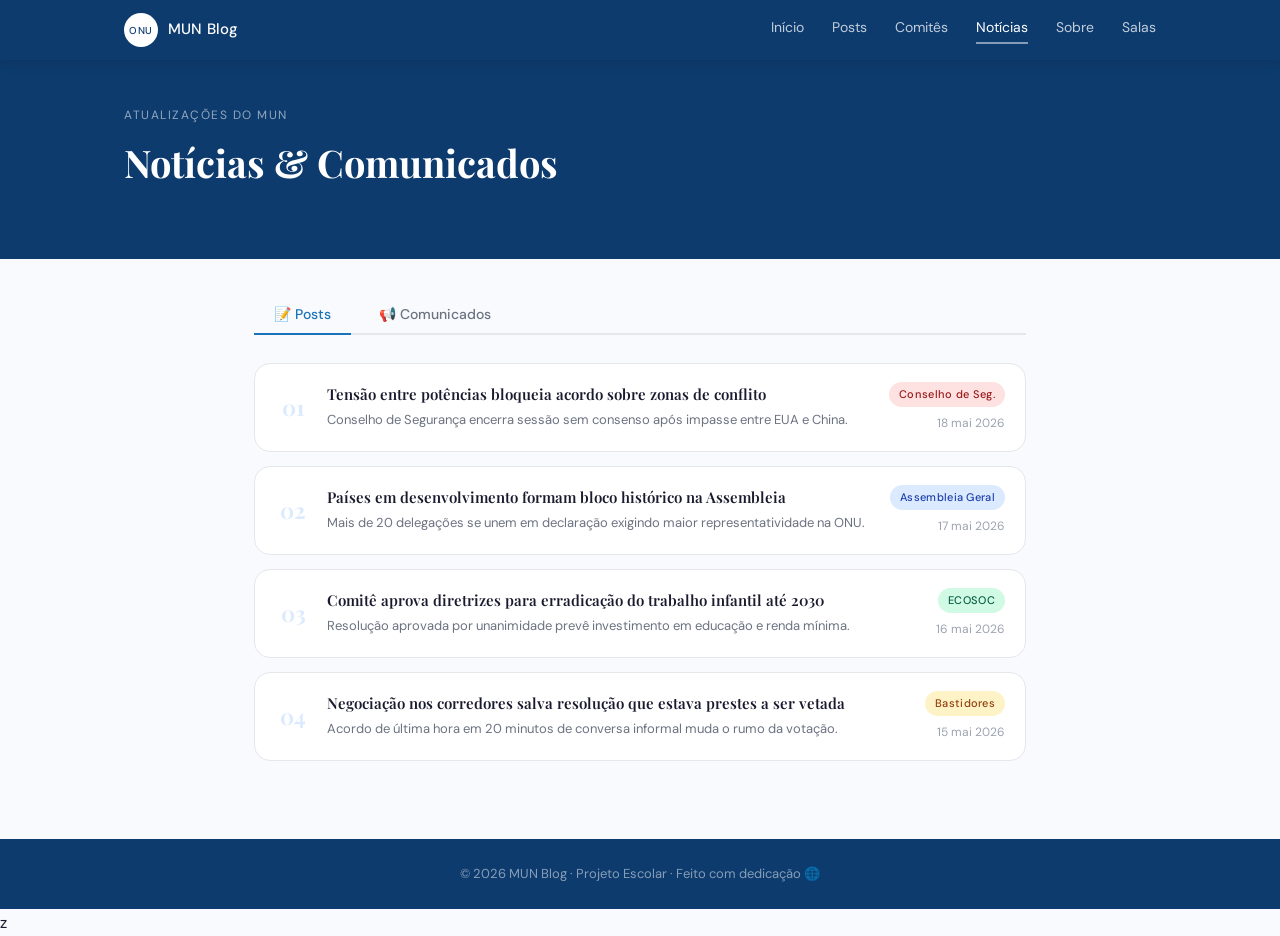
==== noticias.html @ 3dd658ce "Commit limpo do blog sem arquivos pesados" ====
<!DOCTYPE html>
<html lang="pt-BR">
<head>
  <meta charset="UTF-8" />
  <meta name="viewport" content="width=device-width, initial-scale=1.0" />
  <title>Notícias — MUN Blog</title>
  <link rel="stylesheet" href="style.css" />
  <link href="https://fonts.googleapis.com/css2?family=Playfair+Display:wght@600;700&family=DM+Sans:wght@300;400;500&display=swap" rel="stylesheet" />
  <style>
    /* ---- TABS ---- */
    .tabs-wrapper {
      display: flex;
      gap: 8px;
      margin-bottom: 28px;
      border-bottom: 2px solid var(--border);
      padding-bottom: 0;
    }
    .tab-btn {
      background: none;
      border: none;
      padding: 10px 20px;
      font-family: var(--font-body);
      font-size: 14px;
      font-weight: 500;
      color: var(--text-muted);
      cursor: pointer;
      border-bottom: 2px solid transparent;
      margin-bottom: -2px;
      transition: color 0.15s, border-color 0.15s;
    }
    .tab-btn:hover { color: var(--blue-main); }
    .tab-btn.active {
      color: var(--blue-main);
      border-bottom-color: var(--blue-main);
    }
    .tab-section { display: none; }
    .tab-section.active { display: block; }

    /* ---- POSTS LIST ---- */
    .post-list-item {
      background: var(--white);
      border: 1px solid var(--border);
      border-radius: var(--radius-lg);
      margin-bottom: 14px;
      transition: box-shadow 0.2s, border-color 0.2s;
    }
    .post-list-item:hover {
      box-shadow: var(--shadow-md);
      border-color: var(--blue-main);
    }
    .post-list-item a {
      display: flex;
      align-items: center;
      gap: 16px;
      padding: 18px 20px;
      text-decoration: none;
      color: inherit;
    }
    .post-list-num {
      font-size: 22px;
      font-weight: 700;
      color: var(--blue-light);
      font-family: var(--font-display);
      min-width: 36px;
      text-align: center;
    }
    .post-list-info { flex: 1; }
    .post-list-info h3 {
      font-family: var(--font-display);
      font-size: 15px;
      font-weight: 600;
      color: var(--text-primary);
      margin-bottom: 4px;
      line-height: 1.4;
    }
    .post-list-info p {
      font-size: 13px;
      color: var(--text-muted);
    }
    .post-list-meta {
      display: flex;
      flex-direction: column;
      align-items: flex-end;
      gap: 6px;
      min-width: 110px;
    }
    .post-list-date {
      font-size: 12px;
      color: var(--text-light);
    }

    /* ---- COMUNICADOS ---- */
    .comunicado-card {
      background: var(--white);
      border: 1px solid var(--border);
      border-radius: var(--radius-lg);
      padding: 20px 24px;
      margin-bottom: 14px;
      position: relative;
      overflow: hidden;
    }
    .comunicado-card::before {
      content: '';
      position: absolute;
      left: 0; top: 0; bottom: 0;
      width: 4px;
      border-radius: 4px 0 0 4px;
    }
    .comunicado-card.urgente::before { background: #ef4444; }
    .comunicado-card.info::before    { background: #3b82f6; }
    .comunicado-card.aviso::before   { background: #f59e0b; }
    .comunicado-header {
      display: flex;
      align-items: center;
      justify-content: space-between;
      margin-bottom: 10px;
      flex-wrap: wrap;
      gap: 8px;
    }
    .comunicado-header h3 {
      font-family: var(--font-display);
      font-size: 16px;
      font-weight: 600;
      color: var(--text-primary);
    }
    .comunicado-badges { display: flex; gap: 8px; align-items: center; }
    .badge-tipo {
      font-size: 11px;
      font-weight: 500;
      padding: 3px 10px;
      border-radius: 20px;
    }
    .badge-urgente { background: #fee2e2; color: #991b1b; }
    .badge-info    { background: #dbeafe; color: #1e40af; }
    .badge-aviso   { background: #fef3c7; color: #92400e; }
    .comunicado-data { font-size: 12px; color: var(--text-light); }
    .comunicado-card p {
      font-size: 14px;
      color: var(--text-muted);
      line-height: 1.7;
    }

    /* ---- GUIA DE COMO ADICIONAR ---- */
    .guia {
      background: var(--blue-pale);
      border: 1px solid #bfdbfe;
      border-radius: var(--radius-lg);
      padding: 24px 28px;
      margin-top: 32px;
    }
    .guia h3 {
      font-family: var(--font-display);
      font-size: 17px;
      font-weight: 600;
      color: var(--blue-dark);
      margin-bottom: 16px;
      display: flex;
      align-items: center;
      gap: 8px;
    }
    .guia-step {
      display: flex;
      gap: 14px;
      margin-bottom: 16px;
      align-items: flex-start;
    }
    .guia-step:last-child { margin-bottom: 0; }
    .step-num {
      background: var(--blue-main);
      color: white;
      width: 26px;
      height: 26px;
      border-radius: 50%;
      display: flex;
      align-items: center;
      justify-content: center;
      font-size: 12px;
      font-weight: 500;
      flex-shrink: 0;
      margin-top: 1px;
    }
    .guia-step p {
      font-size: 14px;
      color: var(--blue-dark);
      line-height: 1.65;
    }
    .guia-step code {
      background: white;
      border: 1px solid #bfdbfe;
      border-radius: 4px;
      padding: 1px 7px;
      font-size: 13px;
      color: var(--blue-dark);
      font-family: monospace;
    }
    .guia-divider {
      border: none;
      border-top: 1px solid #bfdbfe;
      margin: 20px 0;
    }
  </style>
</head>
<body>

  <nav class="navbar">
    <div class="navbar-inner">
      <div class="brand">
        <div class="un-logo">ONU</div>
        <span class="brand-name">MUN Blog</span>
      </div>
      <div class="nav-links">
        <a href="index.html">Início</a>
        <a href="posts.html">Posts</a>
        <a href="comites.html">Comitês</a>
        <a href="noticias.html" class="active">Notícias</a>
        <a href="sobre.html">Sobre</a>
        <a href="salas.html">Salas</a>
      </div>
      <button class="menu-btn" id="menuBtn">&#9776;</button>
    </div>
    <div class="mobile-menu" id="mobileMenu">
      <a href="index.html">Início</a>
      <a href="posts.html">Posts</a>
      <a href="comites.html">Comitês</a>
      <a href="noticias.html">Notícias</a>
      <a href="sobre.html">Sobre</a>
    </div>
  </nav>

  <header class="post-hero">
    <div class="container">
      <span class="hero-eyebrow">Atualizações do MUN</span>
      <h1 class="post-title">Notícias & Comunicados</h1>
    </div>
  </header>

  <main class="main">
    <div class="container" style="max-width:820px">

      <!-- TABS -->
      <div class="tabs-wrapper">
        <button class="tab-btn active" onclick="trocarTab('posts')">📝 Posts</button>
        <button class="tab-btn" onclick="trocarTab('comunicados')">📢 Comunicados</button>
      </div>

      <!-- ===================== SEÇÃO: POSTS ===================== -->
      <div class="tab-section active" id="tab-posts">

        <!-- ========================================================
          COMO ADICIONAR UM NOVO POST:
          1. Duplique um dos <article> abaixo
          2. Troque o número, título, resumo, tag, autor e data
          3. Troque o href para apontar para o novo arquivo HTML
          4. Crie o arquivo HTML do post (duplique um post existente)
        ======================================================== -->

        <article class="post-list-item">
          <a href="post-conselho.html">
            <span class="post-list-num">01</span>
            <div class="post-list-info">
              <h3>Tensão entre potências bloqueia acordo sobre zonas de conflito</h3>
              <p>Conselho de Segurança encerra sessão sem consenso após impasse entre EUA e China.</p>
            </div>
            <div class="post-list-meta">
              <span class="post-tag tag-security">Conselho de Seg.</span>
              <span class="post-list-date">18 mai 2026</span>
            </div>
          </a>
        </article>

        <article class="post-list-item">
          <a href="post-assembleia.html">
            <span class="post-list-num">02</span>
            <div class="post-list-info">
              <h3>Países em desenvolvimento formam bloco histórico na Assembleia</h3>
              <p>Mais de 20 delegações se unem em declaração exigindo maior representatividade na ONU.</p>
            </div>
            <div class="post-list-meta">
              <span class="post-tag tag-assembly">Assembleia Geral</span>
              <span class="post-list-date">17 mai 2026</span>
            </div>
          </a>
        </article>

        <article class="post-list-item">
          <a href="post-ecosoc.html">
            <span class="post-list-num">03</span>
            <div class="post-list-info">
              <h3>Comitê aprova diretrizes para erradicação do trabalho infantil até 2030</h3>
              <p>Resolução aprovada por unanimidade prevê investimento em educação e renda mínima.</p>
            </div>
            <div class="post-list-meta">
              <span class="post-tag tag-ecosoc">ECOSOC</span>
              <span class="post-list-date">16 mai 2026</span>
            </div>
          </a>
        </article>

        <article class="post-list-item">
          <a href="post-bastidores.html">
            <span class="post-list-num">04</span>
            <div class="post-list-info">
              <h3>Negociação nos corredores salva resolução que estava prestes a ser vetada</h3>
              <p>Acordo de última hora em 20 minutos de conversa informal muda o rumo da votação.</p>
            </div>
            <div class="post-list-meta">
              <span class="post-tag tag-backstage">Bastidores</span>
              <span class="post-list-date">15 mai 2026</span>
            </div>
          </a>
        </article>

        <!-- GUIA: COMO ADICIONAR UM POST -->
        

      </div>

      <!-- ===================== SEÇÃO: COMUNICADOS ===================== -->
      <div class="tab-section" id="tab-comunicados">

        <!-- ========================================================
          COMO ADICIONAR UM NOVO COMUNICADO:
          1. Duplique um dos <div class="comunicado-card"> abaixo
          2. Escolha o tipo: urgente | info | aviso
          3. Troque o título, texto e data
          Tipos disponíveis:
            - urgente → borda vermelha, badge vermelho
            - info    → borda azul,    badge azul
            - aviso   → borda amarela, badge amarelo
        ======================================================== -->

        <div class="comunicado-card urgente">
          <div class="comunicado-header">
            <h3>Sessão extraordinária convocada para amanhã</h3>
            <div class="comunicado-badges">
              <span class="badge-tipo badge-urgente">Urgente</span>
              <span class="comunicado-data">11 jun 2026</span>
            </div>
          </div>
          <p>Sessão extraordinária marcada para o dia 12/06/2026, O local de nossa simulação de debate ONU ocorrera na faculdade UniFunvic, O horário da reunião será durante nosso período escolar, ou seja nesse dia não é preciso ir para a escola, apenas devem ir à faculdade, lembrando que na faculdade tem cantina então levem um dinheiro para tomarem seu café.</p>
        </div>

        <div class="comunicado-card info">
          <div class="comunicado-header">
            <h3>Código de vestimenta</h3>
            <div class="comunicado-badges">
              <span class="badge-tipo badge-info">Informativo</span>
              <span class="comunicado-data">10 jun 2026</span>
            </div>
          </div>
          <p>A simulação terá um código de vestimenta, por isso é recomendado que todos venham com roupas formais, para que realmente entremos em um clima de debate. Também é recomendado usar acessórios ou alguma peça de roupa que remeta à cultura e à história do seu país (lembrando que a vestimenta contará nota).</p>
        </div>

        <div class="comunicado-card aviso">
          <div class="comunicado-header">
            <h3>Lembrete: Entrega da permissão do responsável</h3>
            <div class="comunicado-badges">
              <span class="badge-tipo badge-aviso">Aviso</span>
              <span class="comunicado-data">9 jun 2026</span>
            </div>
          </div>
          <p>Lembramos a todos os participantes da simulação que é necessário entregar a autorização dos responsáveis aos professores. Caso não a entreguem, vocês não poderão participar da reunião nem permanecer na faculdade.</p>
        </div>

        <!-- GUIA: COMO ADICIONAR UM COMUNICADO -->
        

      </div>
    </div>
  </main>

  <footer class="footer">
    <div class="container">
      <p>© 2026 MUN Blog · Projeto Escolar · Feito com dedicação 🌐</p>
    </div>
  </footer>

  <script src="script.js"></script>
  <script>
    function trocarTab(tab) {
      // esconde todas as seções e desativa todos os botões
      document.querySelectorAll('.tab-section').forEach(s => s.classList.remove('active'));
      document.querySelectorAll('.tab-btn').forEach(b => b.classList.remove('active'));
      // ativa a seção e botão escolhidos
      document.getElementById('tab-' + tab).classList.add('active');
      event.target.classList.add('active');
    }
  </script>
</body>
</html>
z
---- style.css ----
/* ============================================
   MUN BLOG — style.css
   ============================================ */

:root {
  --blue-dark:    #0d3b6e;
  --blue-main:    #1a73b8;
  --blue-mid:     #2e86c1;
  --blue-light:   #dbeafe;
  --blue-pale:    #f0f7ff;
  --text-primary: #1a1a2e;
  --text-muted:   #6b7280;
  --text-light:   #9ca3af;
  --border:       #e5e7eb;
  --bg:           #f8fafd;
  --white:        #ffffff;
  --radius-sm:    6px;
  --radius-md:    10px;
  --radius-lg:    16px;
  --font-display: 'Playfair Display', Georgia, serif;
  --font-body:    'DM Sans', system-ui, sans-serif;
  --shadow-sm:    0 1px 3px rgba(0,0,0,0.07);
  --shadow-md:    0 4px 16px rgba(0,0,0,0.08);
}

* { box-sizing: border-box; margin: 0; padding: 0; }

html { scroll-behavior: smooth; }

body {
  font-family: var(--font-body);
  background: var(--bg);
  color: var(--text-primary);
  line-height: 1.7;
}

/* ---- UTILITIES ---- */
.container {
  max-width: 1080px;
  margin: 0 auto;
  padding: 0 24px;
}

/* ============================================
   NAVBAR
   ============================================ */
.navbar {
  background: var(--blue-dark);
  position: sticky;
  top: 0;
  z-index: 100;
  box-shadow: 0 2px 12px rgba(0,0,0,0.15);
}

.navbar-inner {
  max-width: 1080px;
  margin: 0 auto;
  padding: 0 24px;
  height: 60px;
  display: flex;
  align-items: center;
  justify-content: space-between;
}

.brand {
  display: flex;
  align-items: center;
  gap: 10px;
  text-decoration: none;
}

.un-logo {
  width: 34px;
  height: 34px;
  border-radius: 50%;
  background: white;
  color: var(--blue-dark);
  font-size: 10px;
  font-weight: 500;
  display: flex;
  align-items: center;
  justify-content: center;
  letter-spacing: 0.5px;
}

.brand-name {
  color: white;
  font-size: 15px;
  font-weight: 500;
  letter-spacing: 0.2px;
}

.nav-links {
  display: flex;
  gap: 28px;
}

.nav-links a {
  color: rgba(255,255,255,0.75);
  text-decoration: none;
  font-size: 14px;
  transition: color 0.15s;
  padding-bottom: 2px;
  border-bottom: 2px solid transparent;
}

.nav-links a:hover,
.nav-links a.active {
  color: white;
  border-bottom-color: rgba(255,255,255,0.5);
}

.menu-btn {
  display: none;
  background: none;
  border: none;
  color: white;
  font-size: 22px;
  cursor: pointer;
}

.mobile-menu {
  display: none;
  flex-direction: column;
  background: var(--blue-dark);
  border-top: 1px solid rgba(255,255,255,0.1);
  padding: 12px 24px;
}

.mobile-menu a {
  color: rgba(255,255,255,0.85);
  text-decoration: none;
  padding: 10px 0;
  font-size: 15px;
  border-bottom: 1px solid rgba(255,255,255,0.08);
}

.mobile-menu.open { display: flex; }

/* ============================================
   HERO
   ============================================ */
.hero {
  background: var(--blue-dark);
  padding: 64px 24px 56px;
  position: relative;
  overflow: hidden;
  text-align: center;
}

.hero-content {
  position: relative;
  z-index: 2;
  max-width: 600px;
  margin: 0 auto;
}

.hero-eyebrow {
  display: inline-block;
  font-size: 12px;
  letter-spacing: 1.5px;
  text-transform: uppercase;
  color: rgba(255,255,255,0.55);
  margin-bottom: 14px;
}

.hero h1 {
  font-family: var(--font-display);
  font-size: clamp(32px, 5vw, 52px);
  font-weight: 700;
  color: white;
  line-height: 1.15;
  margin-bottom: 16px;
}

.hero p {
  color: rgba(255,255,255,0.7);
  font-size: 17px;
  font-weight: 300;
}

/* decorative rings */
.hero-decoration { position: absolute; inset: 0; z-index: 1; pointer-events: none; }
.globe-ring {
  position: absolute;
  border-radius: 50%;
  border: 1px solid rgba(255,255,255,0.06);
}
.r1 { width: 300px; height: 300px; top: -80px; right: -60px; }
.r2 { width: 500px; height: 500px; top: -180px; right: -160px; }
.r3 { width: 200px; height: 200px; bottom: -60px; left: -40px; }

/* ============================================
   POST HERO
   ============================================ */
.post-hero {
  background: var(--blue-dark);
  padding: 40px 24px 48px;
}

.back-link {
  display: inline-block;
  color: rgba(255,255,255,0.55);
  text-decoration: none;
  font-size: 13px;
  margin-bottom: 20px;
  transition: color 0.15s;
}
.back-link:hover { color: white; }

.post-title {
  font-family: var(--font-display);
  font-size: clamp(24px, 4vw, 38px);
  font-weight: 700;
  color: white;
  line-height: 1.25;
  margin-bottom: 24px;
  max-width: 720px;
}

.post-byline {
  display: flex;
  align-items: center;
  gap: 12px;
}

.author-avatar {
  width: 36px;
  height: 36px;
  border-radius: 50%;
  display: flex;
  align-items: center;
  justify-content: center;
  font-size: 13px;
  font-weight: 500;
  flex-shrink: 0;
}

.byline-author {
  display: block;
  font-size: 14px;
  font-weight: 500;
  color: white;
}

.byline-date {
  display: block;
  font-size: 12px;
  color: rgba(255,255,255,0.5);
}

/* ============================================
   MAIN LAYOUT
   ============================================ */
.main { padding: 36px 0 64px; }

.layout {
  display: grid;
  grid-template-columns: 1fr 260px;
  gap: 28px;
  align-items: start;
}

.post-layout {
  display: grid;
  grid-template-columns: 1fr 240px;
  gap: 28px;
  align-items: start;
}

/* ============================================
   SECTION TITLES
   ============================================ */
.section { margin-bottom: 36px; }

.section-title {
  font-family: var(--font-display);
  font-size: 20px;
  font-weight: 600;
  color: var(--text-primary);
  margin-bottom: 18px;
  display: flex;
  align-items: center;
  gap: 10px;
}

.title-accent {
  display: inline-block;
  width: 4px;
  height: 20px;
  background: var(--blue-main);
  border-radius: 2px;
}

/* ============================================
   VIDEO CARD
   ============================================ */
.video-card {
  background: var(--white);
  border: 1px solid var(--border);
  border-radius: var(--radius-lg);
  overflow: hidden;
  box-shadow: var(--shadow-sm);
}

.video-wrapper {
  position: relative;
  padding-top: 56.25%; /* 16:9 */
  background: var(--blue-dark);
}

.video-wrapper iframe {
  position: absolute;
  inset: 0;
  width: 100%;
  height: 100%;
  border: none;
}

/* MODIFICAÇÃO EXCLUSIVA PARA O VÍDEO LOCAL (NÃO AFETA AS OUTRAS ABAS) */
.video-wrapper.local-video-container {
  padding-top: 0;
  height: auto;
  background: #000;
}

.video-wrapper.local-video-container video {
  width: 100%;
  height: auto;
  max-height: 520px;
  display: block;
  object-fit: contain;
}

.video-placeholder {
  position: absolute;
  inset: 0;
  display: flex;
  flex-direction: column;
  align-items: center;
  justify-content: center;
  background: #0d3b6e;
  color: white;
  gap: 8px;
}

.placeholder-icon {
  font-size: 40px;
  opacity: 0.4;
}

.video-placeholder p {
  font-size: 16px;
  font-weight: 500;
  opacity: 0.8;
}

.video-placeholder span {
  font-size: 12px;
  opacity: 0.5;
  text-align: center;
  max-width: 260px;
}

.video-info {
  padding: 18px 20px;
}

.video-info h3 {
  font-family: var(--font-display);
  font-size: 17px;
  font-weight: 600;
  color: var(--text-primary);
  margin-bottom: 8px;
  line-height: 1.4;
}

.video-info p {
  font-size: 14px;
  color: var(--text-muted);
  line-height: 1.6;
}

.authors {
  display: flex;
  align-items: center;
  gap: 8px;
  margin-top: 14px;
}

.author-names {
  font-size: 13px;
  color: var(--text-muted);
}

/* ============================================
   POST CARDS
   ============================================ */
.posts-grid {
  display: grid;
  grid-template-columns: 1fr 1fr;
  gap: 16px;
}

.post-card {
  background: var(--white);
  border: 1px solid var(--border);
  border-radius: var(--radius-lg);
  transition: box-shadow 0.2s, border-color 0.2s, transform 0.2s;
}

.post-card:hover {
  box-shadow: var(--shadow-md);
  border-color: var(--blue-main);
  transform: translateY(-2px);
}

.post-card a {
  display: block;
  padding: 18px;
  text-decoration: none;
  color: inherit;
}

.post-card h3 {
  font-family: var(--font-display);
  font-size: 15px;
  font-weight: 600;
  color: var(--text-primary);
  margin: 8px 0 8px;
  line-height: 1.4;
}

.post-card p {
  font-size: 13px;
  color: var(--text-muted);
  line-height: 1.6;
}

.post-meta {
  display: flex;
  align-items: center;
  gap: 6px;
  margin-top: 14px;
  font-size: 12px;
  color: var(--text-light);
}

.meta-author { font-weight: 500; color: var(--text-muted); }
.meta-dot { color: var(--text-light); }

/* ============================================
   TAGS
   ============================================ */
.post-tag {
  display: inline-block;
  font-size: 11px;
  font-weight: 500;
  padding: 3px 10px;
  border-radius: 20px;
  letter-spacing: 0.3px;
}

.tag-security  { background: #fee2e2; color: #991b1b; }
.tag-ecosoc    { background: #d1fae5; color: #065f46; }
.tag-assembly  { background: #dbeafe; color: #1e40af; }
.tag-backstage { background: #fef3c7; color: #92400e; }

/* ============================================
   SIDEBAR
   ============================================ */
.sidebar { display: flex; flex-direction: column; gap: 16px; }

.sidebar-card {
  background: var(--white);
  border: 1px solid var(--border);
  border-radius: var(--radius-lg);
  padding: 18px;
  box-shadow: var(--shadow-sm);
}

.sidebar-card h4 {
  font-family: var(--font-display);
  font-size: 15px;
  font-weight: 600;
  color: var(--text-primary);
  margin-bottom: 14px;
  padding-bottom: 10px;
  border-bottom: 1px solid var(--border);
}

.country-list, .committee-list, .meta-list, .related-list {
  list-style: none;
}

.country-list li {
  padding: 7px 0;
  border-bottom: 1px solid var(--border);
  font-size: 13px;
  color: var(--text-muted);
}
.country-list li:last-child { border-bottom: none; }

.committee-list li {
  display: flex;
  align-items: center;
  gap: 10px;
  padding: 7px 0;
  border-bottom: 1px solid var(--border);
  font-size: 13px;
  color: var(--text-muted);
}
.committee-list li:last-child { border-bottom: none; }

.committee-dot {
  width: 8px;
  height: 8px;
  border-radius: 50%;
  flex-shrink: 0;
}
.dot-security { background: #ef4444; }
.dot-assembly { background: #3b82f6; }
.dot-ecosoc   { background: #10b981; }

.about-card p {
  font-size: 13px;
  color: var(--text-muted);
  line-height: 1.65;
}

/* ============================================
   POST BODY
   ============================================ */
.post-body {
  background: var(--white);
  border: 1px solid var(--border);
  border-radius: var(--radius-lg);
  padding: 36px 40px;
  box-shadow: var(--shadow-sm);
  font-size: 16px;
  line-height: 1.8;
  color: var(--text-primary);
}

.post-body h2 {
  font-family: var(--font-display);
  font-size: 22px;
  font-weight: 600;
  color: var(--text-primary);
  margin: 32px 0 14px;
  padding-bottom: 8px;
  border-bottom: 1px solid var(--border);
}

.post-body p { margin-bottom: 18px; }

.post-body blockquote {
  margin: 28px 0;
  padding: 18px 24px;
  background: var(--blue-pale);
  border-left: 4px solid var(--blue-main);
  border-radius: 0 var(--radius-sm) var(--radius-sm) 0;
  font-style: italic;
  color: var(--blue-dark);
  font-size: 15px;
}

.post-body blockquote cite {
  display: block;
  margin-top: 8px;
  font-style: normal;
  font-size: 13px;
  font-weight: 500;
  color: var(--blue-mid);
}

.post-body strong { font-weight: 500; }

/* Post sidebar extras */
.meta-list li {
  font-size: 13px;
  color: var(--text-muted);
  padding: 5px 0;
  border-bottom: 1px solid var(--border);
}
.meta-list li:last-child { border-bottom: none; }
.meta-list strong { color: var(--text-primary); font-weight: 500; }

.related-list li {
  padding: 7px 0;
  border-bottom: 1px solid var(--border);
}
.related-list li:last-child { border-bottom: none; }
.related-list a {
  font-size: 13px;
  color: var(--blue-main);
  text-decoration: none;
  line-height: 1.5;
  display: block;
}
.related-list a:hover { text-decoration: underline; }

/* ============================================
   FOOTER
   ============================================ */
.footer {
  background: var(--blue-dark);
  padding: 24px;
  text-align: center;
  color: rgba(255,255,255,0.5);
  font-size: 13px;
}

/* ============================================
   RESPONSIVE
   ============================================ */
@media (max-width: 768px) {
  .nav-links { display: none; }
  .menu-btn  { display: block; }

  .layout,
  .post-layout { grid-template-columns: 1fr; }

  .posts-grid { grid-template-columns: 1fr; }

  .post-body { padding: 24px 20px; }

  .hero { padding: 44px 24px 36px; }
}
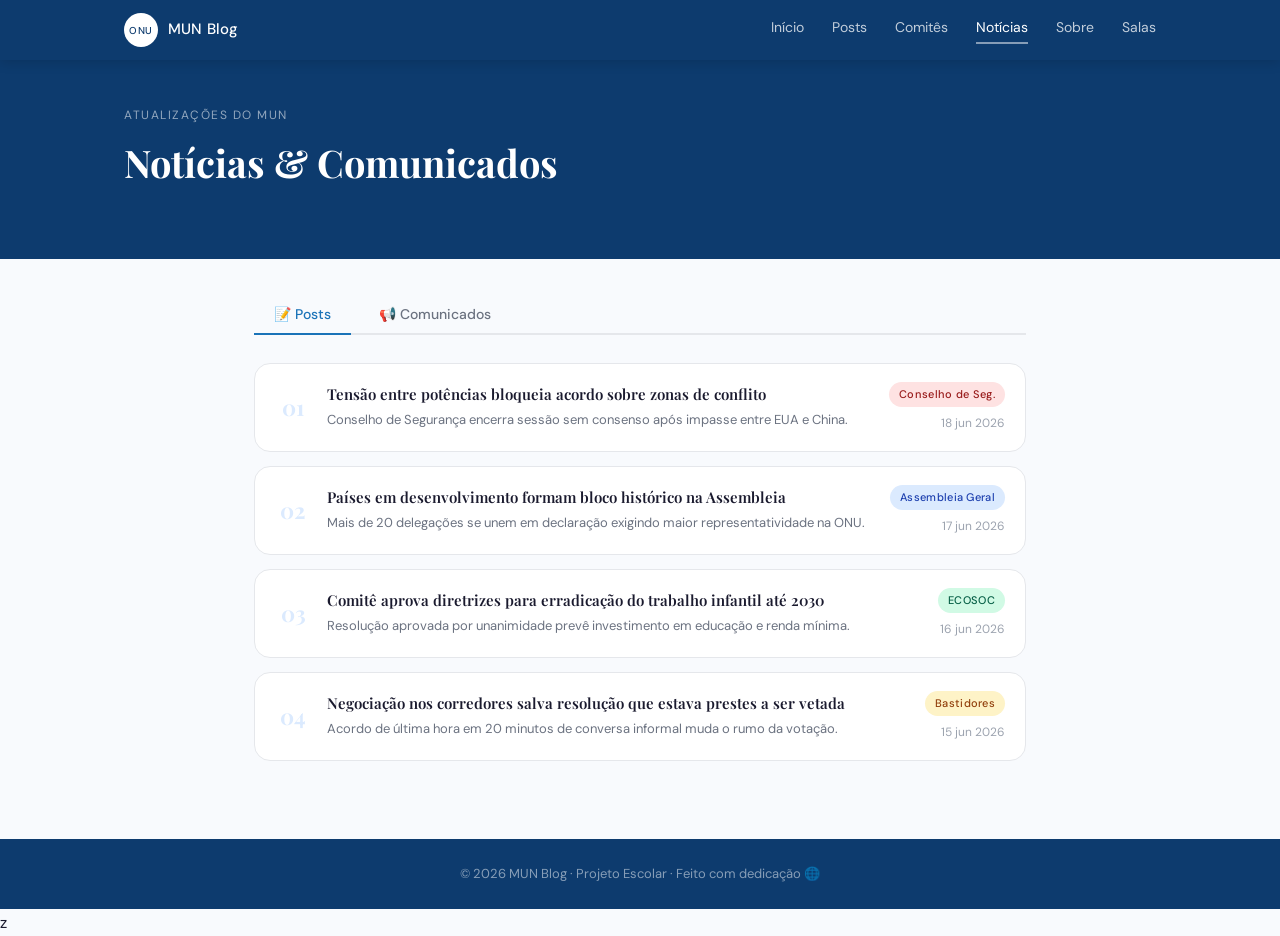
==== commit 794b9eba: "ultima atualização" ====
--- a/noticias.html
+++ b/noticias.html
@@ -263,7 +263,7 @@
             </div>
             <div class="post-list-meta">
               <span class="post-tag tag-security">Conselho de Seg.</span>
-              <span class="post-list-date">18 mai 2026</span>
+              <span class="post-list-date">18 jun 2026</span>
             </div>
           </a>
         </article>
@@ -277,7 +277,7 @@
             </div>
             <div class="post-list-meta">
               <span class="post-tag tag-assembly">Assembleia Geral</span>
-              <span class="post-list-date">17 mai 2026</span>
+              <span class="post-list-date">17 jun 2026</span>
             </div>
           </a>
         </article>
@@ -291,7 +291,7 @@
             </div>
             <div class="post-list-meta">
               <span class="post-tag tag-ecosoc">ECOSOC</span>
-              <span class="post-list-date">16 mai 2026</span>
+              <span class="post-list-date">16 jun 2026</span>
             </div>
           </a>
         </article>
@@ -305,7 +305,7 @@
             </div>
             <div class="post-list-meta">
               <span class="post-tag tag-backstage">Bastidores</span>
-              <span class="post-list-date">15 mai 2026</span>
+              <span class="post-list-date">15 jun 2026</span>
             </div>
           </a>
         </article>
--- a/style.css
+++ b/style.css
@@ -305,7 +305,7 @@
 
 .video-wrapper {
   position: relative;
-  padding-top: 56.25%; /* 16:9 */
+  padding-top: 56.25%; /* 16:9 proporção */
   background: var(--blue-dark);
 }
 
@@ -317,19 +317,19 @@
   border: none;
 }
 
-/* MODIFICAÇÃO EXCLUSIVA PARA O VÍDEO LOCAL (NÃO AFETA AS OUTRAS ABAS) */
+/* MODIFICAÇÃO EXCLUSIVA PARA ENCAIXAR O IFRAME DA REPORTAGEM SEM ALTERAR OUTRAS PÁGINAS */
 .video-wrapper.local-video-container {
-  padding-top: 0;
-  height: auto;
+  padding-top: 56.25%; /* Mantém a proporção perfeita do player responsivo */
   background: #000;
 }
 
-.video-wrapper.local-video-container video {
+.video-wrapper.local-video-container iframe {
+  position: absolute;
+  top: 0;
+  left: 0;
   width: 100%;
-  height: auto;
-  max-height: 520px;
-  display: block;
-  object-fit: contain;
+  height: 100%;
+  border: 0;
 }
 
 .video-placeholder {
